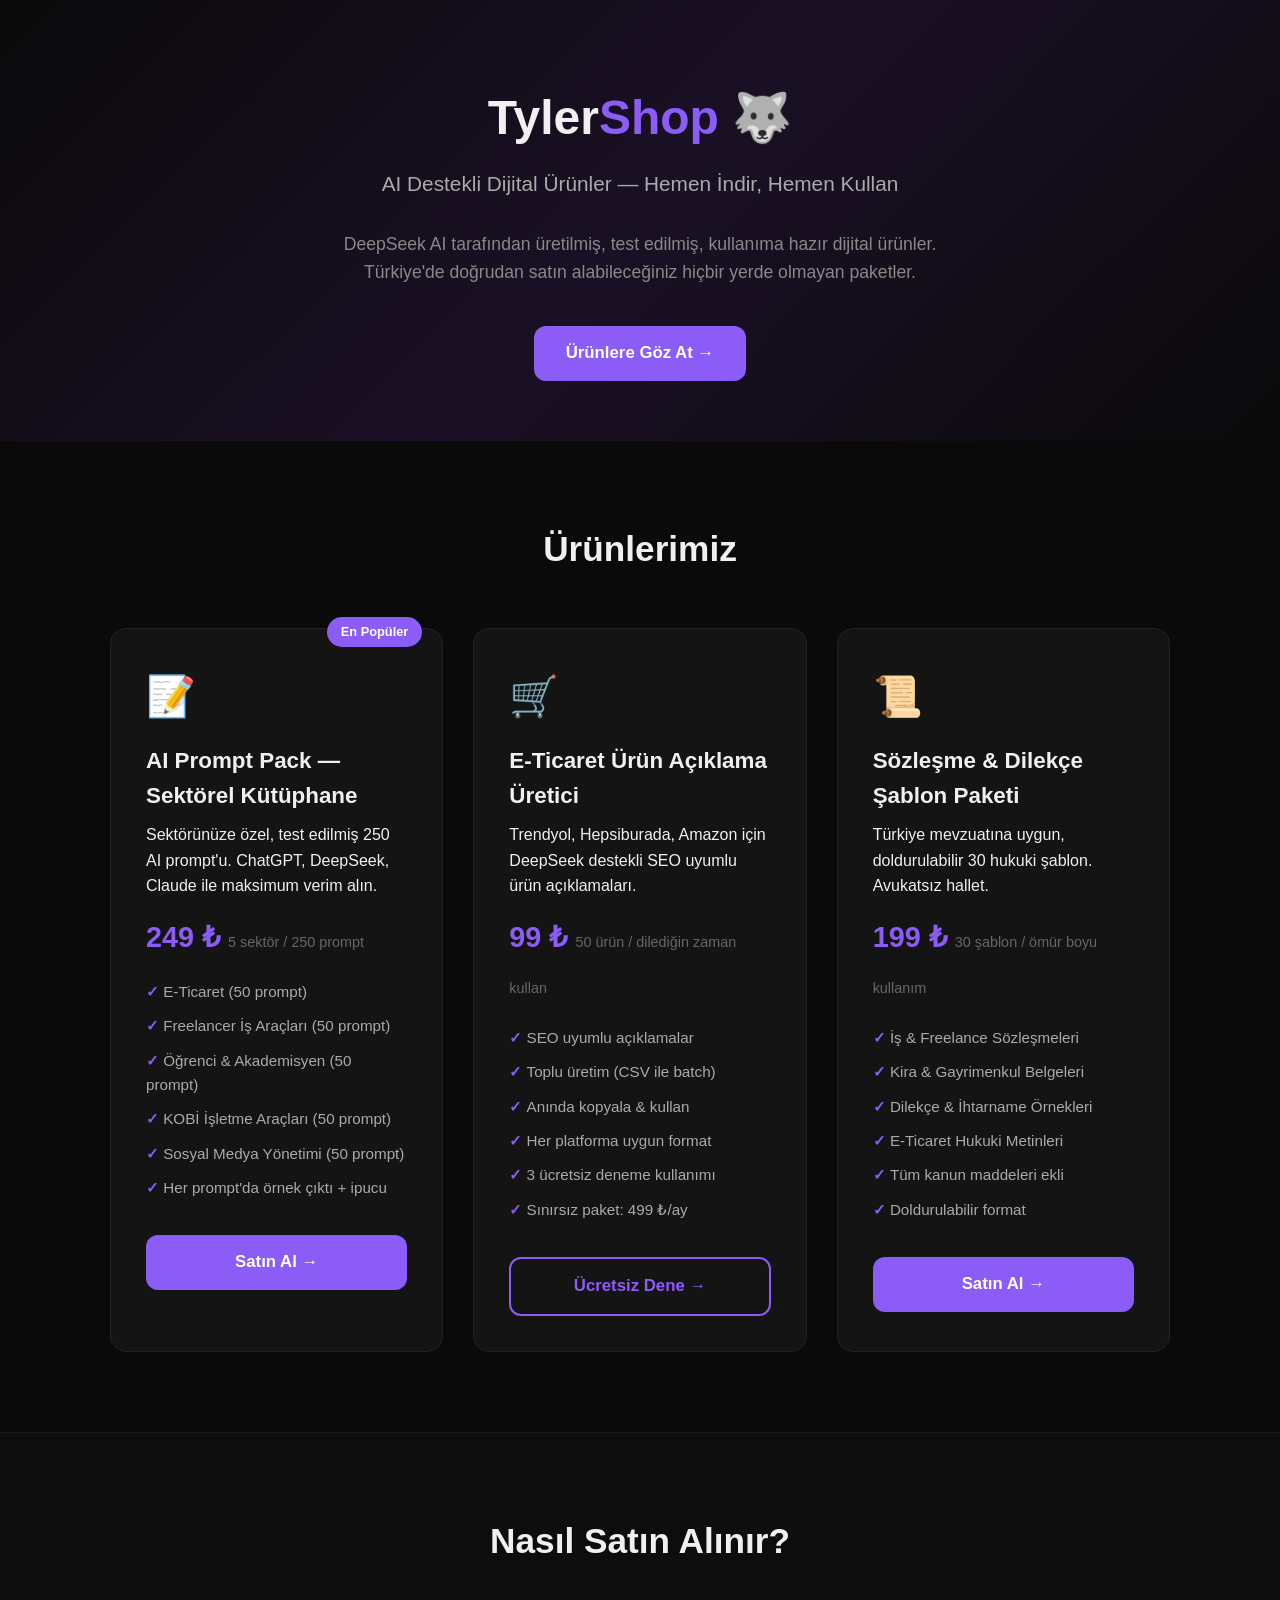
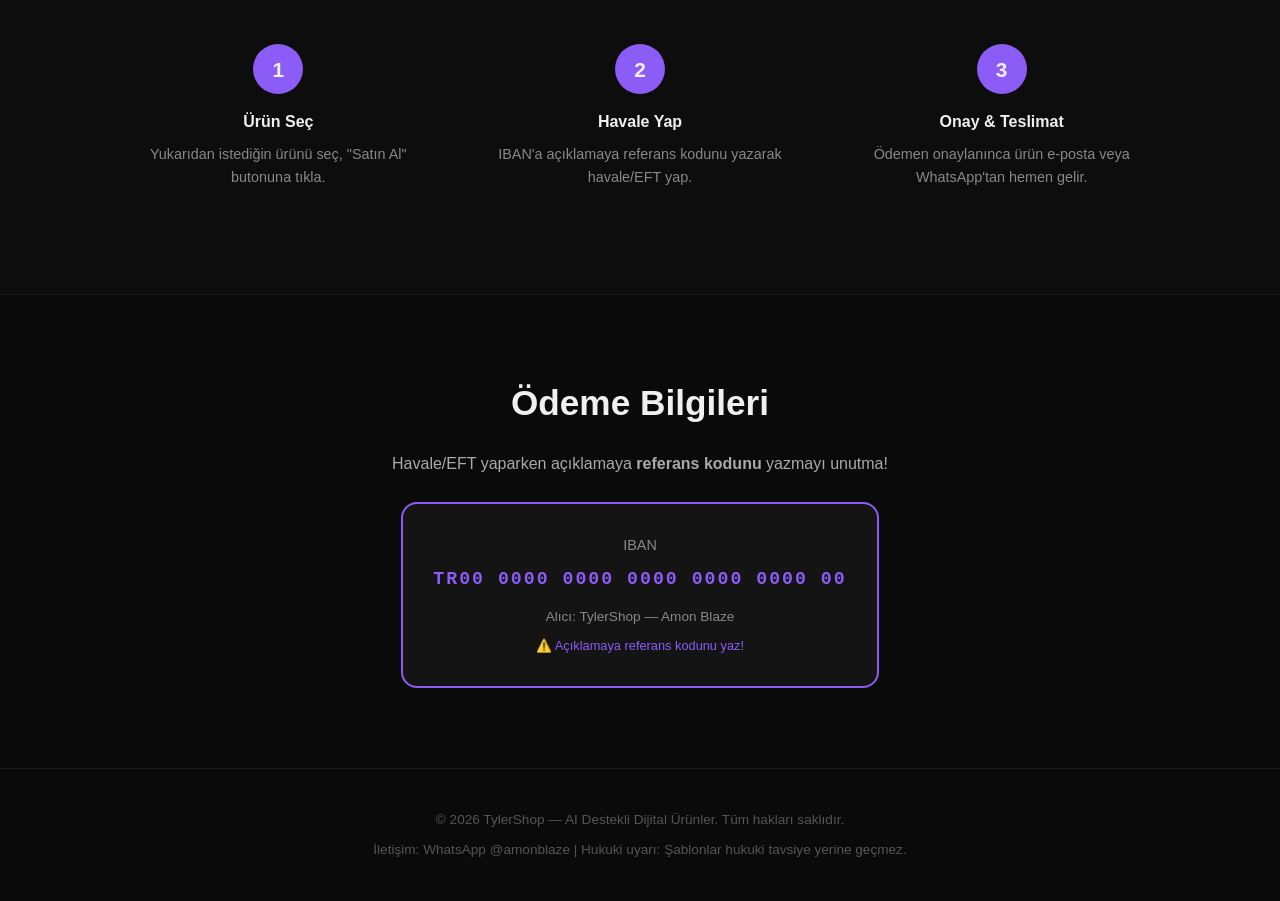
==== index.html @ 4635bbf1 "🚀 TylerShop v1.0 — AI Destekli Dijital Ürünler" ====
<!DOCTYPE html>
<html lang="tr">
<head>
  <meta charset="UTF-8" />
  <meta name="viewport" content="width=device-width, initial-scale=1.0" />
  <title>TylerShop — AI Destekli Dijital Ürünler</title>
  <style>
    * { margin:0; padding:0; box-sizing:border-box; }
    body { font-family: -apple-system, BlinkMacSystemFont, 'Segoe UI', sans-serif; background: #0a0a0a; color: #f0f0f0; line-height: 1.6; }
    .container { max-width: 1100px; margin: 0 auto; padding: 0 20px; }
    a { color: inherit; text-decoration: none; }

    /* Hero */
    .hero { text-align: center; padding: 80px 20px 60px; background: linear-gradient(135deg, #0a0a0a 0%, #1a1025 50%, #0a0a0a 100%); }
    .hero h1 { font-size: 3em; font-weight: 900; margin-bottom: 10px; }
    .hero .accent { color: #8b5cf6; }
    .hero .subtitle { font-size: 1.3em; color: #aaa; margin-bottom: 30px; }
    .hero .desc { max-width: 600px; margin: 0 auto 40px; color: #888; font-size: 1.1em; }
    .btn { display: inline-block; padding: 14px 32px; border-radius: 12px; font-size: 1.05em; font-weight: 600; cursor: pointer; transition: all .2s; border: none; }
    .btn-primary { background: #8b5cf6; color: #fff; }
    .btn-primary:hover { background: #7c3aed; transform: translateY(-2px); box-shadow: 0 8px 25px rgba(139,92,246,.3); }
    .btn-outline { border: 2px solid #8b5cf6; color: #8b5cf6; background: transparent; }
    .btn-outline:hover { background: rgba(139,92,246,.1); }

    /* Products */
    .products { padding: 80px 0; }
    .products h2 { text-align: center; font-size: 2.2em; margin-bottom: 50px; }
    .product-grid { display: grid; grid-template-columns: repeat(auto-fit, minmax(320px, 1fr)); gap: 30px; }
    .product-card { background: #141414; border: 1px solid #222; border-radius: 16px; padding: 35px; transition: all .3s; position: relative; }
    .product-card:hover { border-color: #8b5cf6; transform: translateY(-4px); box-shadow: 0 12px 40px rgba(139,92,246,.15); }
    .product-badge { position: absolute; top: -12px; right: 20px; background: #8b5cf6; color: #fff; padding: 5px 14px; border-radius: 20px; font-size: .8em; font-weight: 700; }
    .product-card .icon { font-size: 2.5em; margin-bottom: 15px; }
    .product-card h3 { font-size: 1.4em; margin-bottom: 8px; }
    .product-card .price { font-size: 1.8em; font-weight: 900; color: #8b5cf6; margin: 15px 0; }
    .product-card .price small { font-size: .5em; color: #666; font-weight: 400; }
    .product-card .features { list-style: none; margin: 15px 0; }
    .product-card .features li { padding: 5px 0; color: #aaa; font-size: .95em; }
    .product-card .features li::before { content: "✓ "; color: #8b5cf6; font-weight: bold; }

    /* How it works */
    .how { background: #0d0d0d; padding: 80px 0; border-top: 1px solid #1a1a1a; border-bottom: 1px solid #1a1a1a; }
    .how h2 { text-align: center; font-size: 2.2em; margin-bottom: 50px; }
    .steps { display: grid; grid-template-columns: repeat(auto-fit, minmax(200px, 1fr)); gap: 25px; }
    .step { text-align: center; padding: 25px; }
    .step .num { width: 50px; height: 50px; background: #8b5cf6; border-radius: 50%; display: flex; align-items: center; justify-content: center; margin: 0 auto 15px; font-weight: 900; font-size: 1.3em; }
    .step h4 { margin-bottom: 8px; }
    .step p { color: #888; font-size: .9em; }

    /* IBAN */
    .iban { padding: 80px 0; text-align: center; }
    .iban h2 { font-size: 2.2em; margin-bottom: 20px; }
    .iban-box { background: #141414; border: 2px solid #8b5cf6; border-radius: 16px; padding: 30px; display: inline-block; max-width: 500px; }
    .iban-box code { font-size: 1.4em; font-weight: 900; color: #8b5cf6; letter-spacing: 2px; }

    /* Footer */
    footer { text-align: center; padding: 40px 20px; color: #555; font-size: .85em; border-top: 1px solid #1a1a1a; }

    /* Modal */
    .modal-overlay { position:fixed; top:0; left:0; width:100%; height:100%; background:rgba(0,0,0,.85); z-index:1000; display:flex; align-items:center; justify-content:center; padding:20px; }
    .modal { background:#141414; border:1px solid #333; border-radius:16px; padding:35px; max-width:480px; width:100%; position:relative; max-height:90vh; overflow-y:auto; }
    .modal-close { position:absolute; top:12px; right:16px; background:none; border:none; color:#888; font-size:1.4em; cursor:pointer; }
    .modal-close:hover { color:#fff; }
    .modal h2 { font-size:1.3em; margin-bottom:5px; }
    .modal-price { font-size:1.6em; font-weight:900; color:#8b5cf6; }

    @media (max-width: 600px) {
      .hero h1 { font-size: 2em; }
      .product-grid { grid-template-columns: 1fr; }
    }
  </style>
</head>
<body>

  <header class="hero">
    <div class="container">
      <h1>Tyler<span class="accent">Shop</span> 🐺</h1>
      <p class="subtitle">AI Destekli Dijital Ürünler — Hemen İndir, Hemen Kullan</p>
      <p class="desc">DeepSeek AI tarafından üretilmiş, test edilmiş, kullanıma hazır dijital ürünler. Türkiye'de doğrudan satın alabileceğiniz hiçbir yerde olmayan paketler.</p>
      <a href="#urunler" class="btn btn-primary">Ürünlere Göz At →</a>
    </div>
  </header>

  <section class="products" id="urunler">
    <div class="container">
      <h2>Ürünlerimiz</h2>
      <div class="product-grid">

        <!-- 1. Prompt Pack -->
        <div class="product-card">
          <div class="product-badge">En Popüler</div>
          <div class="icon">📝</div>
          <h3>AI Prompt Pack — Sektörel Kütüphane</h3>
          <p>Sektörünüze özel, test edilmiş 250 AI prompt'u. ChatGPT, DeepSeek, Claude ile maksimum verim alın.</p>
          <div class="price">249 ₺ <small>5 sektör / 250 prompt</small></div>
          <ul class="features">
            <li>E-Ticaret (50 prompt)</li>
            <li>Freelancer İş Araçları (50 prompt)</li>
            <li>Öğrenci & Akademisyen (50 prompt)</li>
            <li>KOBİ İşletme Araçları (50 prompt)</li>
            <li>Sosyal Medya Yönetimi (50 prompt)</li>
            <li>Her prompt'da örnek çıktı + ipucu</li>
          </ul>
          <a href="#" class="btn btn-primary" data-buy="prompt-pack" style="width:100%;text-align:center;margin-top:15px;">Satın Al →</a>
        </div>

        <!-- 2. E-Ticaret -->
        <div class="product-card">
          <div class="icon">🛒</div>
          <h3>E-Ticaret Ürün Açıklama Üretici</h3>
          <p>Trendyol, Hepsiburada, Amazon için DeepSeek destekli SEO uyumlu ürün açıklamaları.</p>
          <div class="price">99 ₺ <small>50 ürün / dilediğin zaman kullan</small></div>
          <ul class="features">
            <li>SEO uyumlu açıklamalar</li>
            <li>Toplu üretim (CSV ile batch)</li>
            <li>Anında kopyala & kullan</li>
            <li>Her platforma uygun format</li>
            <li>3 ücretsiz deneme kullanımı</li>
            <li>Sınırsız paket: 499 ₺/ay</li>
          </ul>
          <a href="eticaret/index.html" class="btn btn-outline" style="width:100%;text-align:center;margin-top:15px;">Ücretsiz Dene →</a>
        </div>

        <!-- 3. Sözleşmeler -->
        <div class="product-card">
          <div class="icon">📜</div>
          <h3>Sözleşme & Dilekçe Şablon Paketi</h3>
          <p>Türkiye mevzuatına uygun, doldurulabilir 30 hukuki şablon. Avukatsız hallet.</p>
          <div class="price">199 ₺ <small>30 şablon / ömür boyu kullanım</small></div>
          <ul class="features">
            <li>İş & Freelance Sözleşmeleri</li>
            <li>Kira & Gayrimenkul Belgeleri</li>
            <li>Dilekçe & İhtarname Örnekleri</li>
            <li>E-Ticaret Hukuki Metinleri</li>
            <li>Tüm kanun maddeleri ekli</li>
            <li>Doldurulabilir format</li>
          </ul>
          <a href="#" class="btn btn-primary" data-buy="sozlesme-pack" style="width:100%;text-align:center;margin-top:15px;">Satın Al →</a>
        </div>

      </div>
    </div>
  </section>

  <section class="how">
    <div class="container">
      <h2>Nasıl Satın Alınır?</h2>
      <div class="steps">
        <div class="step">
          <div class="num">1</div>
          <h4>Ürün Seç</h4>
          <p>Yukarıdan istediğin ürünü seç, "Satın Al" butonuna tıkla.</p>
        </div>
        <div class="step">
          <div class="num">2</div>
          <h4>Havale Yap</h4>
          <p>IBAN'a açıklamaya referans kodunu yazarak havale/EFT yap.</p>
        </div>
        <div class="step">
          <div class="num">3</div>
          <h4>Onay & Teslimat</h4>
          <p>Ödemen onaylanınca ürün e-posta veya WhatsApp'tan hemen gelir.</p>
        </div>
      </div>
    </div>
  </section>

  <section class="iban">
    <div class="container">
      <h2>Ödeme Bilgileri</h2>
      <p style="color:#aaa;margin-bottom:25px;">Havale/EFT yaparken açıklamaya <strong>referans kodunu</strong> yazmayı unutma!</p>
      <div class="iban-box">
        <p style="color:#888;font-size:.9em;margin-bottom:8px;">IBAN</p>
        <code>TR00 0000 0000 0000 0000 0000 00</code>
        <p style="color:#888;font-size:.85em;margin-top:12px;">Alıcı: TylerShop — Amon Blaze</p>
        <p style="color:#8b5cf6;font-size:.8em;margin-top:8px;">⚠️ Açıklamaya referans kodunu yaz!</p>
      </div>
    </div>
  </section>

  <!-- Checkout Modal -->
  <div class="modal-overlay" id="checkoutModal" style="display:none;">
    <div class="modal">
      <button class="modal-close" onclick="closeModal()">✕</button>
      <h2 id="modalProduct"></h2>
      <p class="modal-price" id="modalPrice"></p>
      <hr style="border-color:#222;margin:20px 0;">
      <p style="color:#aaa;font-size:.9em;margin-bottom:15px;">📧 Ürünü nereye gönderelim?</p>
      <input type="email" id="customerEmail" placeholder="E-posta adresiniz" style="width:100%;padding:12px;border-radius:8px;border:1px solid #333;background:#0a0a0a;color:#fff;font-size:1em;margin-bottom:10px;">
      <input type="text" id="customerName" placeholder="Adınız (opsiyonel)" style="width:100%;padding:12px;border-radius:8px;border:1px solid #333;background:#0a0a0a;color:#fff;font-size:1em;margin-bottom:20px;">
      <button class="btn btn-primary" onclick="generateOrder()" style="width:100%;">Ödeme Bilgilerini Al →</button>
      <div id="paymentInfo" style="display:none;margin-top:20px;">
        <hr style="border-color:#222;margin:20px 0;">
        <p style="font-weight:700;">💰 Havale/EFT Bilgileri</p>
        <div style="background:#0a0a0a;border:2px solid #8b5cf6;border-radius:12px;padding:20px;margin:15px 0;">
          <p style="color:#888;font-size:.8em;margin-bottom:5px;">IBAN</p>
          <code id="ibanDisplay" style="font-size:1.2em;font-weight:900;color:#8b5cf6;word-break:break-all;"></code>
          <p style="color:#888;font-size:.8em;margin-top:12px;">Alıcı: Amon Blaze</p>
        </div>
        <div style="background:#141414;border-radius:12px;padding:20px;margin:15px 0;">
          <p style="color:#888;font-size:.8em;margin-bottom:5px;">⚠️ Referans Kodu (açıklamaya yazın)</p>
          <code id="refDisplay" style="font-size:1.4em;font-weight:900;color:#f59e0b;background:#0a0a0a;padding:8px 16px;border-radius:8px;display:block;text-align:center;"></code>
        </div>
        <p style="color:#aaa;font-size:.85em;margin:15px 0;">✅ Ödemeniz onaylandıktan sonra ürün <strong id="deliveryEmail"></strong> adresine gönderilecektir. (Genellikle 1-2 saat içinde)</p>
        <p style="color:#666;font-size:.75em;">Sorunuz varsa WhatsApp: @amonblaze</p>
      </div>
    </div>
  </div>

  <script>
    const PRODUCTS = {
      'prompt-pack': { id:'prompt-pack', name:'AI Prompt Pack — Sektörel Kütüphane', price:249 },
      'eticaret-50': { id:'eticaret-50', name:'E-Ticaret Açıklama Üretici — 50 Ürün', price:99 },
      'eticaret-200': { id:'eticaret-200', name:'E-Ticaret Açıklama Üretici — 200 Ürün', price:249 },
      'eticaret-sinirsiz': { id:'eticaret-sinirsiz', name:'E-Ticaret Açıklama Üretici — Sınırsız Aylık', price:499 },
      'sozlesme-pack': { id:'sozlesme-pack', name:'Sözleşme & Dilekçe Şablon Paketi', price:199 }
    };
    const IBAN = 'TR00 0000 0000 0000 0000 0000 00'; // TODO: gerçek IBAN
    let currentProduct = null;

    function openModal(productId) {
      currentProduct = PRODUCTS[productId];
      document.getElementById('modalProduct').textContent = currentProduct.name;
      document.getElementById('modalPrice').textContent = currentProduct.price + ' ₺';
      document.getElementById('paymentInfo').style.display = 'none';
      document.getElementById('checkoutModal').style.display = 'flex';
      document.getElementById('customerEmail').value = '';
      document.getElementById('customerName').value = '';
    }

    function closeModal() {
      document.getElementById('checkoutModal').style.display = 'none';
    }

    function generateOrder() {
      const email = document.getElementById('customerEmail').value.trim();
      if (!email) { alert('Lütfen e-posta adresinizi girin.'); return; }
      const ref = 'TS' + Date.now().toString(36).toUpperCase() + Math.random().toString(36).substring(2,6).toUpperCase();
      document.getElementById('refDisplay').textContent = ref;
      document.getElementById('ibanDisplay').textContent = IBAN;
      document.getElementById('deliveryEmail').textContent = email;
      document.getElementById('paymentInfo').style.display = 'block';
    }

    document.querySelectorAll('[data-buy]').forEach(btn => {
      btn.addEventListener('click', e => { e.preventDefault(); openModal(btn.dataset.buy); });
    });
  </script>

  <footer>
    <p>© 2026 TylerShop — AI Destekli Dijital Ürünler. Tüm hakları saklıdır.</p>
    <p style="margin-top:8px;">İletişim: WhatsApp @amonblaze | Hukuki uyarı: Şablonlar hukuki tavsiye yerine geçmez.</p>
  </footer>

</body>
</html>
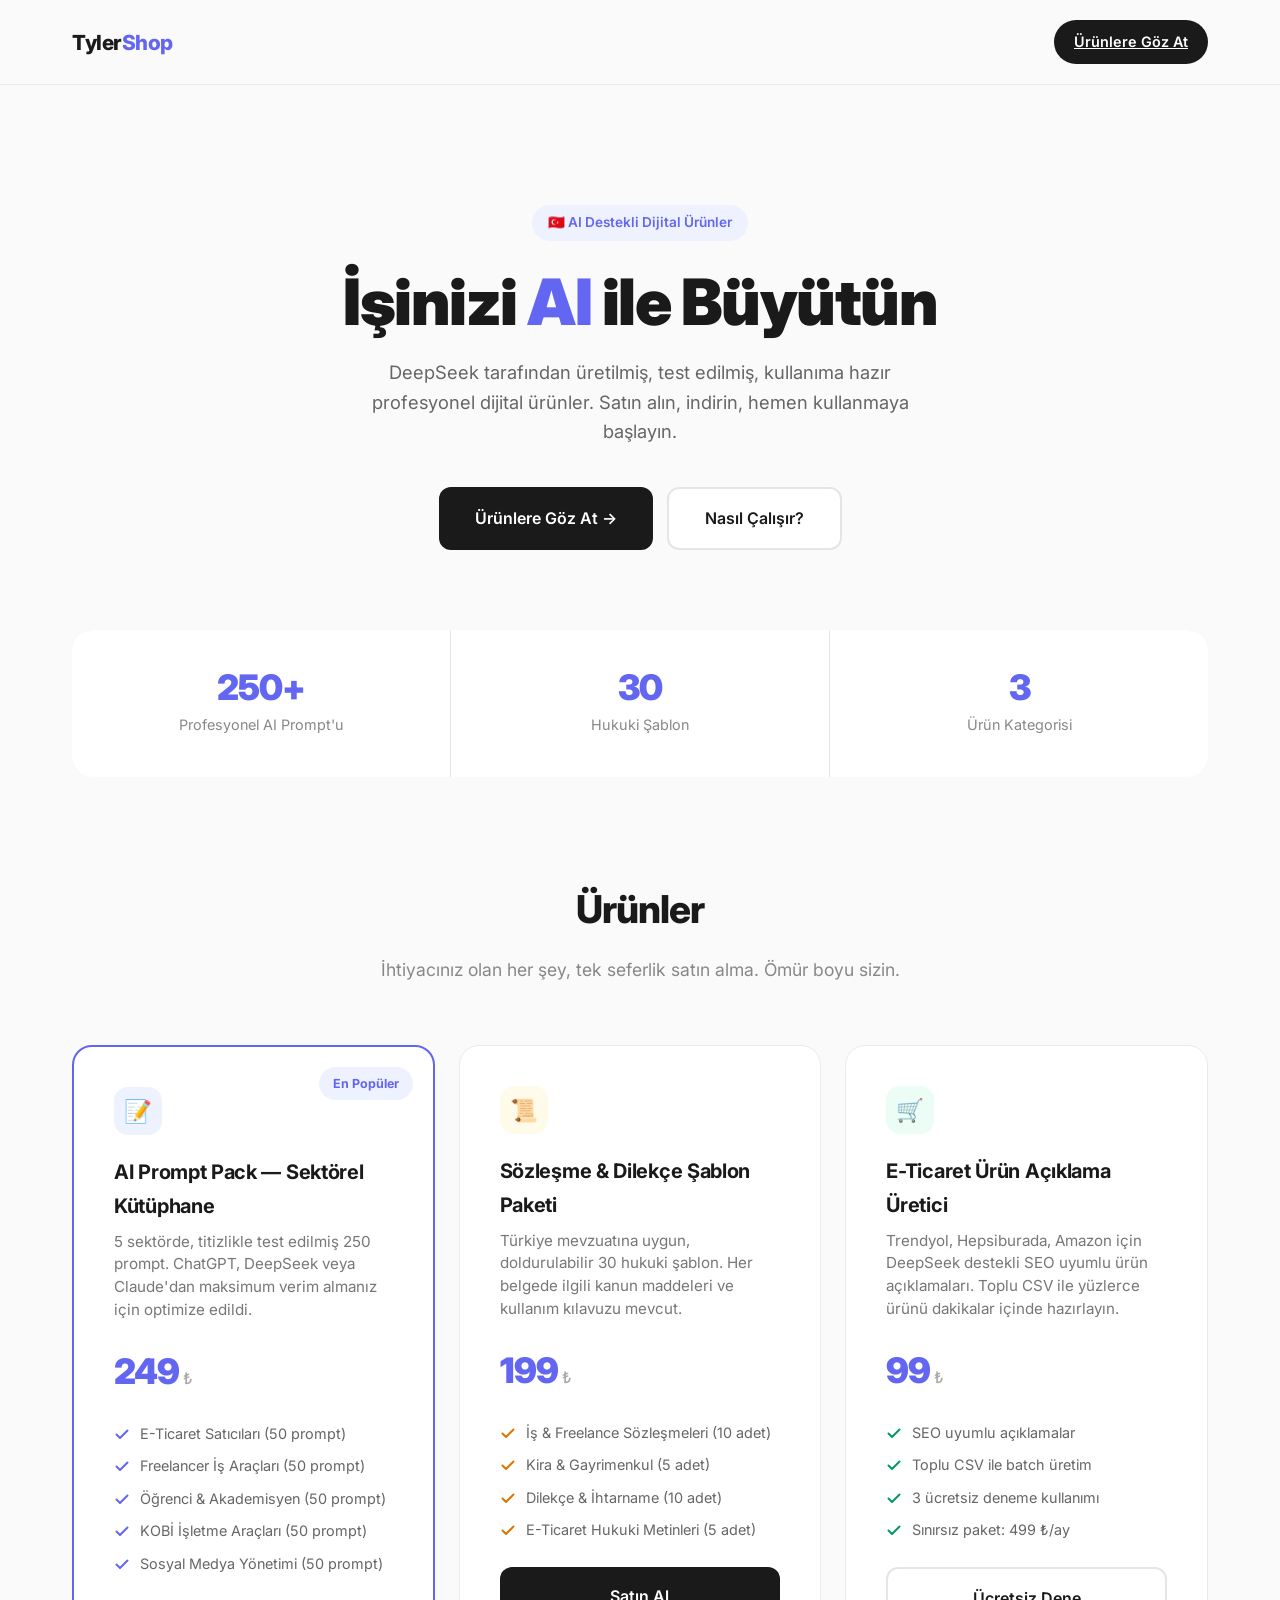
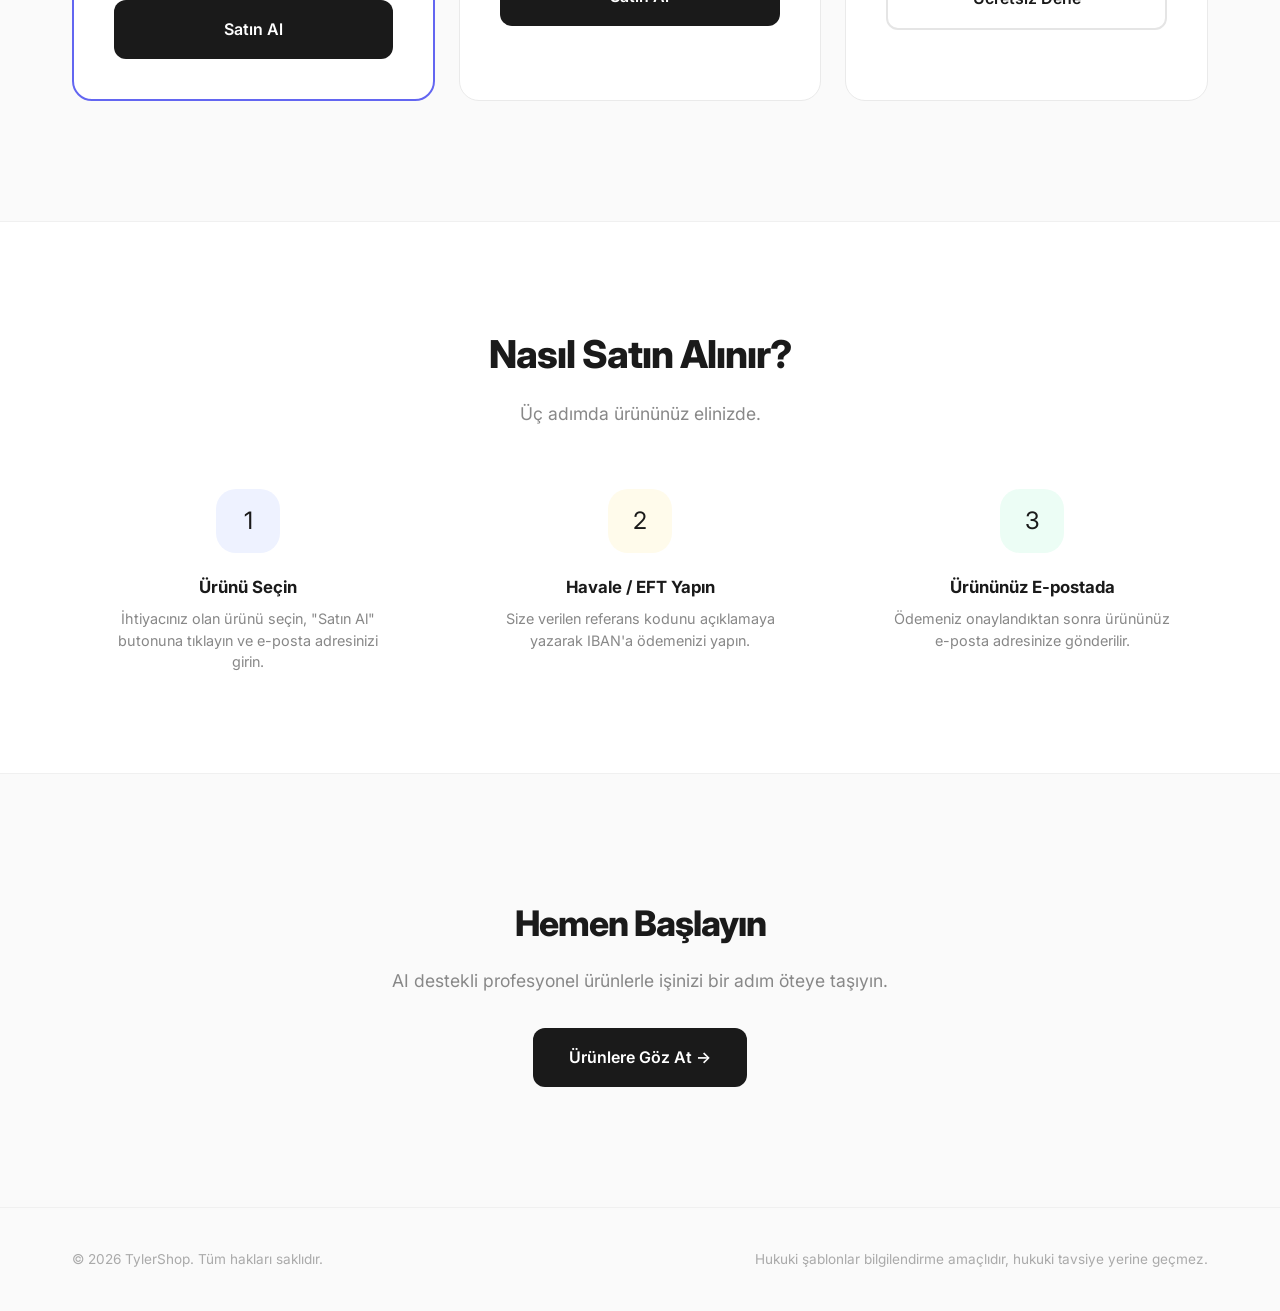
==== commit 714b4aff: "🎨 Profesyonel redesign - light tema, temiz tipografi, WhatsApp kaldırıldı" ====
--- a/index.html
+++ b/index.html
@@ -3,205 +3,290 @@
 <head>
   <meta charset="UTF-8" />
   <meta name="viewport" content="width=device-width, initial-scale=1.0" />
-  <title>TylerShop — AI Destekli Dijital Ürünler</title>
+  <title>TylerShop — Profesyonel AI Ürünleri</title>
+  <link rel="preconnect" href="https://fonts.googleapis.com">
+  <link href="https://fonts.googleapis.com/css2?family=Inter:wght@400;500;600;700;800;900&display=swap" rel="stylesheet">
   <style>
-    * { margin:0; padding:0; box-sizing:border-box; }
-    body { font-family: -apple-system, BlinkMacSystemFont, 'Segoe UI', sans-serif; background: #0a0a0a; color: #f0f0f0; line-height: 1.6; }
-    .container { max-width: 1100px; margin: 0 auto; padding: 0 20px; }
-    a { color: inherit; text-decoration: none; }
+    *, *::before, *::after { margin:0; padding:0; box-sizing:border-box; }
+    html { scroll-behavior:smooth; }
+    body {
+      font-family: 'Inter', -apple-system, BlinkMacSystemFont, sans-serif;
+      background: #fafafa; color: #1a1a1a; line-height: 1.7;
+      -webkit-font-smoothing: antialiased;
+    }
+    .container { max-width: 1200px; margin:0 auto; padding:0 32px; }
+    img, svg { max-width:100%; }
+
+    /* Nav */
+    .nav { padding:20px 0; position:sticky; top:0; z-index:100; background:rgba(250,250,250,.85); backdrop-filter:blur(20px); border-bottom:1px solid rgba(0,0,0,.06); }
+    .nav .container { display:flex; align-items:center; justify-content:space-between; }
+    .nav-logo { font-weight:800; font-size:1.3em; letter-spacing:-0.5px; }
+    .nav-logo span { color:#6366f1; }
+    .nav-cta { padding:10px 20px; border-radius:100px; background:#1a1a1a; color:#fff; font-weight:600; font-size:.9em; border:none; cursor:pointer; transition:.2s; }
+    .nav-cta:hover { background:#333; transform:translateY(-1px); }
 
     /* Hero */
-    .hero { text-align: center; padding: 80px 20px 60px; background: linear-gradient(135deg, #0a0a0a 0%, #1a1025 50%, #0a0a0a 100%); }
-    .hero h1 { font-size: 3em; font-weight: 900; margin-bottom: 10px; }
-    .hero .accent { color: #8b5cf6; }
-    .hero .subtitle { font-size: 1.3em; color: #aaa; margin-bottom: 30px; }
-    .hero .desc { max-width: 600px; margin: 0 auto 40px; color: #888; font-size: 1.1em; }
-    .btn { display: inline-block; padding: 14px 32px; border-radius: 12px; font-size: 1.05em; font-weight: 600; cursor: pointer; transition: all .2s; border: none; }
-    .btn-primary { background: #8b5cf6; color: #fff; }
-    .btn-primary:hover { background: #7c3aed; transform: translateY(-2px); box-shadow: 0 8px 25px rgba(139,92,246,.3); }
-    .btn-outline { border: 2px solid #8b5cf6; color: #8b5cf6; background: transparent; }
-    .btn-outline:hover { background: rgba(139,92,246,.1); }
+    .hero { padding:120px 0 80px; text-align:center; }
+    .hero-badge { display:inline-block; padding:6px 16px; border-radius:100px; background:#eef2ff; color:#6366f1; font-weight:600; font-size:.85em; margin-bottom:24px; }
+    .hero h1 { font-size:clamp(2.5em, 6vw, 4em); font-weight:900; letter-spacing:-1.5px; line-height:1.15; margin-bottom:20px; }
+    .hero h1 span { color:#6366f1; }
+    .hero p { font-size:1.15em; color:#666; max-width:600px; margin:0 auto 40px; line-height:1.6; }
+    .btn { display:inline-flex; align-items:center; gap:8px; padding:16px 36px; border-radius:12px; font-size:1em; font-weight:600; cursor:pointer; transition:all .2s; border:none; text-decoration:none; }
+    .btn-primary { background:#1a1a1a; color:#fff; }
+    .btn-primary:hover { background:#333; transform:translateY(-2px); box-shadow:0 12px 30px rgba(0,0,0,.12); }
+    .btn-secondary { background:#fff; color:#1a1a1a; border:2px solid #e5e5e5; }
+    .btn-secondary:hover { border-color:#d0d0d0; }
+    .hero-btns { display:flex; gap:14px; justify-content:center; flex-wrap:wrap; }
+
+    /* Stats */
+    .stats { padding:0 0 100px; }
+    .stats-grid { display:grid; grid-template-columns:repeat(3, 1fr); gap:1px; background:#e5e5e5; border-radius:20px; overflow:hidden; }
+    .stat { background:#fff; padding:40px 32px; text-align:center; }
+    .stat .num { font-size:2.2em; font-weight:900; color:#6366f1; letter-spacing:-1px; line-height:1; }
+    .stat .label { color:#888; font-size:.9em; margin-top:8px; }
 
     /* Products */
-    .products { padding: 80px 0; }
-    .products h2 { text-align: center; font-size: 2.2em; margin-bottom: 50px; }
-    .product-grid { display: grid; grid-template-columns: repeat(auto-fit, minmax(320px, 1fr)); gap: 30px; }
-    .product-card { background: #141414; border: 1px solid #222; border-radius: 16px; padding: 35px; transition: all .3s; position: relative; }
-    .product-card:hover { border-color: #8b5cf6; transform: translateY(-4px); box-shadow: 0 12px 40px rgba(139,92,246,.15); }
-    .product-badge { position: absolute; top: -12px; right: 20px; background: #8b5cf6; color: #fff; padding: 5px 14px; border-radius: 20px; font-size: .8em; font-weight: 700; }
-    .product-card .icon { font-size: 2.5em; margin-bottom: 15px; }
-    .product-card h3 { font-size: 1.4em; margin-bottom: 8px; }
-    .product-card .price { font-size: 1.8em; font-weight: 900; color: #8b5cf6; margin: 15px 0; }
-    .product-card .price small { font-size: .5em; color: #666; font-weight: 400; }
-    .product-card .features { list-style: none; margin: 15px 0; }
-    .product-card .features li { padding: 5px 0; color: #aaa; font-size: .95em; }
-    .product-card .features li::before { content: "✓ "; color: #8b5cf6; font-weight: bold; }
-
-    /* How it works */
-    .how { background: #0d0d0d; padding: 80px 0; border-top: 1px solid #1a1a1a; border-bottom: 1px solid #1a1a1a; }
-    .how h2 { text-align: center; font-size: 2.2em; margin-bottom: 50px; }
-    .steps { display: grid; grid-template-columns: repeat(auto-fit, minmax(200px, 1fr)); gap: 25px; }
-    .step { text-align: center; padding: 25px; }
-    .step .num { width: 50px; height: 50px; background: #8b5cf6; border-radius: 50%; display: flex; align-items: center; justify-content: center; margin: 0 auto 15px; font-weight: 900; font-size: 1.3em; }
-    .step h4 { margin-bottom: 8px; }
-    .step p { color: #888; font-size: .9em; }
-
-    /* IBAN */
-    .iban { padding: 80px 0; text-align: center; }
-    .iban h2 { font-size: 2.2em; margin-bottom: 20px; }
-    .iban-box { background: #141414; border: 2px solid #8b5cf6; border-radius: 16px; padding: 30px; display: inline-block; max-width: 500px; }
-    .iban-box code { font-size: 1.4em; font-weight: 900; color: #8b5cf6; letter-spacing: 2px; }
+    .products { padding:0 0 120px; }
+    .section-head { text-align:center; margin-bottom:60px; }
+    .section-head h2 { font-size:2.4em; font-weight:800; letter-spacing:-1px; margin-bottom:12px; }
+    .section-head p { color:#888; font-size:1.1em; }
+    .product-grid { display:grid; grid-template-columns:repeat(auto-fit, minmax(350px, 1fr)); gap:24px; }
+    .product-card {
+      background:#fff; border:1px solid #eaeaea; border-radius:20px; padding:40px;
+      transition:all .3s; position:relative; overflow:hidden;
+    }
+    .product-card:hover { transform:translateY(-4px); box-shadow:0 20px 50px rgba(0,0,0,.08); border-color:#d0d0d0; }
+    .product-card.featured { border-color:#6366f1; border-width:2px; }
+    .product-badge { position:absolute; top:20px; right:20px; padding:6px 14px; border-radius:100px; background:#eef2ff; color:#6366f1; font-weight:700; font-size:.78em; }
+    .product-icon { width:48px; height:48px; border-radius:14px; display:flex; align-items:center; justify-content:center; font-size:1.4em; margin-bottom:20px; }
+    .product-icon.purple { background:#eef2ff; }
+    .product-icon.amber { background:#fffbeb; }
+    .product-icon.emerald { background:#ecfdf5; }
+    .product-card h3 { font-size:1.25em; font-weight:700; margin-bottom:8px; letter-spacing:-0.3px; }
+    .product-card > p { color:#777; font-size:.95em; margin-bottom:20px; line-height:1.5; }
+    .price { font-size:2.2em; font-weight:900; color:#6366f1; margin:20px 0; letter-spacing:-1px; }
+    .price .currency { font-size:.45em; font-weight:500; color:#aaa; margin-left:4px; }
+    .features { list-style:none; margin:0 0 24px; display:grid; gap:8px; }
+    .features li { font-size:.9em; color:#666; display:flex; align-items:center; gap:10px; }
+    .features li svg { flex-shrink:0; }
+    .product-card .btn { width:100%; justify-content:center; }
+
+    /* How */
+    .how { background:#fff; padding:100px 0; border-top:1px solid #f0f0f0; border-bottom:1px solid #f0f0f0; }
+    .steps { display:grid; grid-template-columns:repeat(auto-fit, minmax(250px, 1fr)); gap:40px; }
+    .step { text-align:center; }
+    .step-icon { width:64px; height:64px; border-radius:20px; display:flex; align-items:center; justify-content:center; margin:0 auto 20px; font-size:1.5em; }
+    .step-icon.a { background:#eef2ff; }
+    .step-icon.b { background:#fffbeb; }
+    .step-icon.c { background:#ecfdf5; }
+    .step h4 { font-weight:700; font-size:1.05em; margin-bottom:6px; }
+    .step p { color:#888; font-size:.9em; line-height:1.5; max-width:280px; margin:0 auto; }
+
+    /* CTA */
+    .cta { padding:120px 0; text-align:center; }
+    .cta h2 { font-size:2.2em; font-weight:800; letter-spacing:-1px; margin-bottom:12px; }
+    .cta p { color:#888; font-size:1.1em; margin-bottom:32px; }
 
     /* Footer */
-    footer { text-align: center; padding: 40px 20px; color: #555; font-size: .85em; border-top: 1px solid #1a1a1a; }
+    footer { padding:40px 0; border-top:1px solid #f0f0f0; }
+    footer .container { display:flex; justify-content:space-between; align-items:center; flex-wrap:wrap; gap:16px; }
+    footer { color:#aaa; font-size:.85em; }
+    footer a { color:#6366f1; text-decoration:none; }
 
     /* Modal */
-    .modal-overlay { position:fixed; top:0; left:0; width:100%; height:100%; background:rgba(0,0,0,.85); z-index:1000; display:flex; align-items:center; justify-content:center; padding:20px; }
-    .modal { background:#141414; border:1px solid #333; border-radius:16px; padding:35px; max-width:480px; width:100%; position:relative; max-height:90vh; overflow-y:auto; }
-    .modal-close { position:absolute; top:12px; right:16px; background:none; border:none; color:#888; font-size:1.4em; cursor:pointer; }
-    .modal-close:hover { color:#fff; }
-    .modal h2 { font-size:1.3em; margin-bottom:5px; }
-    .modal-price { font-size:1.6em; font-weight:900; color:#8b5cf6; }
-
-    @media (max-width: 600px) {
-      .hero h1 { font-size: 2em; }
-      .product-grid { grid-template-columns: 1fr; }
+    .modal-overlay { position:fixed; inset:0; background:rgba(0,0,0,.5); z-index:1000; display:flex; align-items:center; justify-content:center; padding:20px; backdrop-filter:blur(4px); }
+    .modal { background:#fff; border-radius:24px; padding:40px; max-width:480px; width:100%; position:relative; box-shadow:0 30px 60px rgba(0,0,0,.15); }
+    .modal-close { position:absolute; top:16px; right:20px; background:none; border:none; color:#999; font-size:1.3em; cursor:pointer; width:36px; height:36px; border-radius:50%; display:flex; align-items:center; justify-content:center; }
+    .modal-close:hover { background:#f5f5f5; color:#333; }
+    .modal h2 { font-size:1.3em; font-weight:700; margin-bottom:4px; letter-spacing:-0.3px; }
+    .modal-price { font-size:2em; font-weight:900; color:#6366f1; letter-spacing:-1px; margin-bottom:4px; }
+    .modal input { width:100%; padding:14px 16px; border-radius:12px; border:2px solid #eaeaea; font-size:1em; font-family:inherit; margin-bottom:12px; transition:.2s; }
+    .modal input:focus { outline:none; border-color:#6366f1; }
+    .modal .btn { width:100%; justify-content:center; }
+    .iban-display { background:#fafafa; border:2px solid #eaeaea; border-radius:16px; padding:24px; margin:16px 0; }
+    .iban-display .label { font-size:.78em; color:#999; text-transform:uppercase; letter-spacing:.5px; font-weight:600; margin-bottom:4px; }
+    .iban-display code { font-size:1.3em; font-weight:800; color:#6366f1; letter-spacing:1px; word-break:break-all; }
+    .ref-code { background:#fffbeb; border:2px solid #fcd34d; border-radius:16px; padding:20px; text-align:center; margin:16px 0; }
+    .ref-code .label { font-size:.78em; color:#b45309; text-transform:uppercase; letter-spacing:.5px; font-weight:700; margin-bottom:6px; }
+    .ref-code code { font-size:1.4em; font-weight:900; color:#d97706; display:block; }
+
+    @media (max-width:768px) {
+      .hero { padding:80px 0 60px; }
+      .product-grid { grid-template-columns:1fr; }
+      .stats-grid { grid-template-columns:1fr; }
+      footer .container { flex-direction:column; text-align:center; }
+      .modal { padding:28px; }
+      .container { padding:0 20px; }
     }
   </style>
 </head>
 <body>
 
+  <nav class="nav">
+    <div class="container">
+      <div class="nav-logo">Tyler<span>Shop</span></div>
+      <a href="#urunler" class="nav-cta">Ürünlere Göz At</a>
+    </div>
+  </nav>
+
   <header class="hero">
     <div class="container">
-      <h1>Tyler<span class="accent">Shop</span> 🐺</h1>
-      <p class="subtitle">AI Destekli Dijital Ürünler — Hemen İndir, Hemen Kullan</p>
-      <p class="desc">DeepSeek AI tarafından üretilmiş, test edilmiş, kullanıma hazır dijital ürünler. Türkiye'de doğrudan satın alabileceğiniz hiçbir yerde olmayan paketler.</p>
-      <a href="#urunler" class="btn btn-primary">Ürünlere Göz At →</a>
+      <div class="hero-badge">🇹🇷 AI Destekli Dijital Ürünler</div>
+      <h1>İşinizi <span>AI</span> ile Büyütün</h1>
+      <p>DeepSeek tarafından üretilmiş, test edilmiş, kullanıma hazır profesyonel dijital ürünler. Satın alın, indirin, hemen kullanmaya başlayın.</p>
+      <div class="hero-btns">
+        <a href="#urunler" class="btn btn-primary">Ürünlere Göz At →</a>
+        <a href="#nasil" class="btn btn-secondary">Nasıl Çalışır?</a>
+      </div>
     </div>
   </header>
 
+  <section class="stats">
+    <div class="container">
+      <div class="stats-grid">
+        <div class="stat">
+          <div class="num">250+</div>
+          <div class="label">Profesyonel AI Prompt'u</div>
+        </div>
+        <div class="stat">
+          <div class="num">30</div>
+          <div class="label">Hukuki Şablon</div>
+        </div>
+        <div class="stat">
+          <div class="num">3</div>
+          <div class="label">Ürün Kategorisi</div>
+        </div>
+      </div>
+    </div>
+  </section>
+
   <section class="products" id="urunler">
     <div class="container">
-      <h2>Ürünlerimiz</h2>
+      <div class="section-head">
+        <h2>Ürünler</h2>
+        <p>İhtiyacınız olan her şey, tek seferlik satın alma. Ömür boyu sizin.</p>
+      </div>
       <div class="product-grid">
 
-        <!-- 1. Prompt Pack -->
+        <!-- Prompt Pack -->
+        <div class="product-card featured">
+          <div class="product-badge">En Popüler</div>
+          <div class="product-icon purple">📝</div>
+          <h3>AI Prompt Pack — Sektörel Kütüphane</h3>
+          <p>5 sektörde, titizlikle test edilmiş 250 prompt. ChatGPT, DeepSeek veya Claude'dan maksimum verim almanız için optimize edildi.</p>
+          <div class="price">249<span class="currency">₺</span></div>
+          <ul class="features">
+            <li><svg width="16" height="16" viewBox="0 0 16 16" fill="none"><path d="M13.5 4.5L6 12L2.5 8.5" stroke="#6366f1" stroke-width="2" stroke-linecap="round" stroke-linejoin="round"/></svg>E-Ticaret Satıcıları (50 prompt)</li>
+            <li><svg width="16" height="16" viewBox="0 0 16 16" fill="none"><path d="M13.5 4.5L6 12L2.5 8.5" stroke="#6366f1" stroke-width="2" stroke-linecap="round" stroke-linejoin="round"/></svg>Freelancer İş Araçları (50 prompt)</li>
+            <li><svg width="16" height="16" viewBox="0 0 16 16" fill="none"><path d="M13.5 4.5L6 12L2.5 8.5" stroke="#6366f1" stroke-width="2" stroke-linecap="round" stroke-linejoin="round"/></svg>Öğrenci & Akademisyen (50 prompt)</li>
+            <li><svg width="16" height="16" viewBox="0 0 16 16" fill="none"><path d="M13.5 4.5L6 12L2.5 8.5" stroke="#6366f1" stroke-width="2" stroke-linecap="round" stroke-linejoin="round"/></svg>KOBİ İşletme Araçları (50 prompt)</li>
+            <li><svg width="16" height="16" viewBox="0 0 16 16" fill="none"><path d="M13.5 4.5L6 12L2.5 8.5" stroke="#6366f1" stroke-width="2" stroke-linecap="round" stroke-linejoin="round"/></svg>Sosyal Medya Yönetimi (50 prompt)</li>
+          </ul>
+          <a href="#" class="btn btn-primary" data-buy="prompt-pack">Satın Al</a>
+        </div>
+
+        <!-- Sözleşme -->
         <div class="product-card">
-          <div class="product-badge">En Popüler</div>
-          <div class="icon">📝</div>
-          <h3>AI Prompt Pack — Sektörel Kütüphane</h3>
-          <p>Sektörünüze özel, test edilmiş 250 AI prompt'u. ChatGPT, DeepSeek, Claude ile maksimum verim alın.</p>
-          <div class="price">249 ₺ <small>5 sektör / 250 prompt</small></div>
+          <div class="product-icon amber">📜</div>
+          <h3>Sözleşme & Dilekçe Şablon Paketi</h3>
+          <p>Türkiye mevzuatına uygun, doldurulabilir 30 hukuki şablon. Her belgede ilgili kanun maddeleri ve kullanım kılavuzu mevcut.</p>
+          <div class="price">199<span class="currency">₺</span></div>
           <ul class="features">
-            <li>E-Ticaret (50 prompt)</li>
-            <li>Freelancer İş Araçları (50 prompt)</li>
-            <li>Öğrenci & Akademisyen (50 prompt)</li>
-            <li>KOBİ İşletme Araçları (50 prompt)</li>
-            <li>Sosyal Medya Yönetimi (50 prompt)</li>
-            <li>Her prompt'da örnek çıktı + ipucu</li>
+            <li><svg width="16" height="16" viewBox="0 0 16 16" fill="none"><path d="M13.5 4.5L6 12L2.5 8.5" stroke="#d97706" stroke-width="2" stroke-linecap="round" stroke-linejoin="round"/></svg>İş & Freelance Sözleşmeleri (10 adet)</li>
+            <li><svg width="16" height="16" viewBox="0 0 16 16" fill="none"><path d="M13.5 4.5L6 12L2.5 8.5" stroke="#d97706" stroke-width="2" stroke-linecap="round" stroke-linejoin="round"/></svg>Kira & Gayrimenkul (5 adet)</li>
+            <li><svg width="16" height="16" viewBox="0 0 16 16" fill="none"><path d="M13.5 4.5L6 12L2.5 8.5" stroke="#d97706" stroke-width="2" stroke-linecap="round" stroke-linejoin="round"/></svg>Dilekçe & İhtarname (10 adet)</li>
+            <li><svg width="16" height="16" viewBox="0 0 16 16" fill="none"><path d="M13.5 4.5L6 12L2.5 8.5" stroke="#d97706" stroke-width="2" stroke-linecap="round" stroke-linejoin="round"/></svg>E-Ticaret Hukuki Metinleri (5 adet)</li>
           </ul>
-          <a href="#" class="btn btn-primary" data-buy="prompt-pack" style="width:100%;text-align:center;margin-top:15px;">Satın Al →</a>
-        </div>
-
-        <!-- 2. E-Ticaret -->
+          <a href="#" class="btn btn-primary" data-buy="sozlesme-pack">Satın Al</a>
+        </div>
+
+        <!-- E-Ticaret -->
         <div class="product-card">
-          <div class="icon">🛒</div>
+          <div class="product-icon emerald">🛒</div>
           <h3>E-Ticaret Ürün Açıklama Üretici</h3>
-          <p>Trendyol, Hepsiburada, Amazon için DeepSeek destekli SEO uyumlu ürün açıklamaları.</p>
-          <div class="price">99 ₺ <small>50 ürün / dilediğin zaman kullan</small></div>
+          <p>Trendyol, Hepsiburada, Amazon için DeepSeek destekli SEO uyumlu ürün açıklamaları. Toplu CSV ile yüzlerce ürünü dakikalar içinde hazırlayın.</p>
+          <div class="price">99<span class="currency">₺</span></div>
           <ul class="features">
-            <li>SEO uyumlu açıklamalar</li>
-            <li>Toplu üretim (CSV ile batch)</li>
-            <li>Anında kopyala & kullan</li>
-            <li>Her platforma uygun format</li>
-            <li>3 ücretsiz deneme kullanımı</li>
-            <li>Sınırsız paket: 499 ₺/ay</li>
+            <li><svg width="16" height="16" viewBox="0 0 16 16" fill="none"><path d="M13.5 4.5L6 12L2.5 8.5" stroke="#059669" stroke-width="2" stroke-linecap="round" stroke-linejoin="round"/></svg>SEO uyumlu açıklamalar</li>
+            <li><svg width="16" height="16" viewBox="0 0 16 16" fill="none"><path d="M13.5 4.5L6 12L2.5 8.5" stroke="#059669" stroke-width="2" stroke-linecap="round" stroke-linejoin="round"/></svg>Toplu CSV ile batch üretim</li>
+            <li><svg width="16" height="16" viewBox="0 0 16 16" fill="none"><path d="M13.5 4.5L6 12L2.5 8.5" stroke="#059669" stroke-width="2" stroke-linecap="round" stroke-linejoin="round"/></svg>3 ücretsiz deneme kullanımı</li>
+            <li><svg width="16" height="16" viewBox="0 0 16 16" fill="none"><path d="M13.5 4.5L6 12L2.5 8.5" stroke="#059669" stroke-width="2" stroke-linecap="round" stroke-linejoin="round"/></svg>Sınırsız paket: 499 ₺/ay</li>
           </ul>
-          <a href="eticaret/index.html" class="btn btn-outline" style="width:100%;text-align:center;margin-top:15px;">Ücretsiz Dene →</a>
-        </div>
-
-        <!-- 3. Sözleşmeler -->
-        <div class="product-card">
-          <div class="icon">📜</div>
-          <h3>Sözleşme & Dilekçe Şablon Paketi</h3>
-          <p>Türkiye mevzuatına uygun, doldurulabilir 30 hukuki şablon. Avukatsız hallet.</p>
-          <div class="price">199 ₺ <small>30 şablon / ömür boyu kullanım</small></div>
-          <ul class="features">
-            <li>İş & Freelance Sözleşmeleri</li>
-            <li>Kira & Gayrimenkul Belgeleri</li>
-            <li>Dilekçe & İhtarname Örnekleri</li>
-            <li>E-Ticaret Hukuki Metinleri</li>
-            <li>Tüm kanun maddeleri ekli</li>
-            <li>Doldurulabilir format</li>
-          </ul>
-          <a href="#" class="btn btn-primary" data-buy="sozlesme-pack" style="width:100%;text-align:center;margin-top:15px;">Satın Al →</a>
+          <a href="eticaret/index.html" class="btn btn-secondary">Ücretsiz Dene</a>
         </div>
 
       </div>
     </div>
   </section>
 
-  <section class="how">
-    <div class="container">
-      <h2>Nasıl Satın Alınır?</h2>
+  <section class="how" id="nasil">
+    <div class="container">
+      <div class="section-head">
+        <h2>Nasıl Satın Alınır?</h2>
+        <p>Üç adımda ürününüz elinizde.</p>
+      </div>
       <div class="steps">
         <div class="step">
-          <div class="num">1</div>
-          <h4>Ürün Seç</h4>
-          <p>Yukarıdan istediğin ürünü seç, "Satın Al" butonuna tıkla.</p>
+          <div class="step-icon a">1</div>
+          <h4>Ürünü Seçin</h4>
+          <p>İhtiyacınız olan ürünü seçin, "Satın Al" butonuna tıklayın ve e-posta adresinizi girin.</p>
         </div>
         <div class="step">
-          <div class="num">2</div>
-          <h4>Havale Yap</h4>
-          <p>IBAN'a açıklamaya referans kodunu yazarak havale/EFT yap.</p>
+          <div class="step-icon b">2</div>
+          <h4>Havale / EFT Yapın</h4>
+          <p>Size verilen referans kodunu açıklamaya yazarak IBAN'a ödemenizi yapın.</p>
         </div>
         <div class="step">
-          <div class="num">3</div>
-          <h4>Onay & Teslimat</h4>
-          <p>Ödemen onaylanınca ürün e-posta veya WhatsApp'tan hemen gelir.</p>
+          <div class="step-icon c">3</div>
+          <h4>Ürününüz E-postada</h4>
+          <p>Ödemeniz onaylandıktan sonra ürününüz e-posta adresinize gönderilir.</p>
         </div>
       </div>
     </div>
   </section>
 
-  <section class="iban">
-    <div class="container">
-      <h2>Ödeme Bilgileri</h2>
-      <p style="color:#aaa;margin-bottom:25px;">Havale/EFT yaparken açıklamaya <strong>referans kodunu</strong> yazmayı unutma!</p>
-      <div class="iban-box">
-        <p style="color:#888;font-size:.9em;margin-bottom:8px;">IBAN</p>
-        <code>TR00 0000 0000 0000 0000 0000 00</code>
-        <p style="color:#888;font-size:.85em;margin-top:12px;">Alıcı: TylerShop — Amon Blaze</p>
-        <p style="color:#8b5cf6;font-size:.8em;margin-top:8px;">⚠️ Açıklamaya referans kodunu yaz!</p>
-      </div>
+  <section class="cta" id="satinal">
+    <div class="container">
+      <h2>Hemen Başlayın</h2>
+      <p>AI destekli profesyonel ürünlerle işinizi bir adım öteye taşıyın.</p>
+      <a href="#urunler" class="btn btn-primary">Ürünlere Göz At →</a>
     </div>
   </section>
+
+  <footer>
+    <div class="container">
+      <p>© 2026 TylerShop. Tüm hakları saklıdır.</p>
+      <p>Hukuki şablonlar bilgilendirme amaçlıdır, hukuki tavsiye yerine geçmez.</p>
+    </div>
+  </footer>
 
   <!-- Checkout Modal -->
   <div class="modal-overlay" id="checkoutModal" style="display:none;">
     <div class="modal">
       <button class="modal-close" onclick="closeModal()">✕</button>
+      <p style="color:#888;font-size:.85em;font-weight:600;margin-bottom:4px;">TylerShop</p>
       <h2 id="modalProduct"></h2>
       <p class="modal-price" id="modalPrice"></p>
-      <hr style="border-color:#222;margin:20px 0;">
-      <p style="color:#aaa;font-size:.9em;margin-bottom:15px;">📧 Ürünü nereye gönderelim?</p>
-      <input type="email" id="customerEmail" placeholder="E-posta adresiniz" style="width:100%;padding:12px;border-radius:8px;border:1px solid #333;background:#0a0a0a;color:#fff;font-size:1em;margin-bottom:10px;">
-      <input type="text" id="customerName" placeholder="Adınız (opsiyonel)" style="width:100%;padding:12px;border-radius:8px;border:1px solid #333;background:#0a0a0a;color:#fff;font-size:1em;margin-bottom:20px;">
-      <button class="btn btn-primary" onclick="generateOrder()" style="width:100%;">Ödeme Bilgilerini Al →</button>
-      <div id="paymentInfo" style="display:none;margin-top:20px;">
-        <hr style="border-color:#222;margin:20px 0;">
-        <p style="font-weight:700;">💰 Havale/EFT Bilgileri</p>
-        <div style="background:#0a0a0a;border:2px solid #8b5cf6;border-radius:12px;padding:20px;margin:15px 0;">
-          <p style="color:#888;font-size:.8em;margin-bottom:5px;">IBAN</p>
-          <code id="ibanDisplay" style="font-size:1.2em;font-weight:900;color:#8b5cf6;word-break:break-all;"></code>
-          <p style="color:#888;font-size:.8em;margin-top:12px;">Alıcı: Amon Blaze</p>
-        </div>
-        <div style="background:#141414;border-radius:12px;padding:20px;margin:15px 0;">
-          <p style="color:#888;font-size:.8em;margin-bottom:5px;">⚠️ Referans Kodu (açıklamaya yazın)</p>
-          <code id="refDisplay" style="font-size:1.4em;font-weight:900;color:#f59e0b;background:#0a0a0a;padding:8px 16px;border-radius:8px;display:block;text-align:center;"></code>
-        </div>
-        <p style="color:#aaa;font-size:.85em;margin:15px 0;">✅ Ödemeniz onaylandıktan sonra ürün <strong id="deliveryEmail"></strong> adresine gönderilecektir. (Genellikle 1-2 saat içinde)</p>
-        <p style="color:#666;font-size:.75em;">Sorunuz varsa WhatsApp: @amonblaze</p>
+
+      <hr style="border:none;border-top:1px solid #eaeaea;margin:24px 0;">
+
+      <p style="font-size:.9em;font-weight:600;margin-bottom:12px;">📧 Ürün nereye gönderilsin?</p>
+      <input type="email" id="customerEmail" placeholder="E-posta adresiniz" autocomplete="email">
+      <button class="btn btn-primary" onclick="generateOrder()">Ödeme Bilgilerini Göster</button>
+
+      <div id="paymentInfo" style="display:none;margin-top:24px;">
+        <hr style="border:none;border-top:1px solid #eaeaea;margin-bottom:20px;">
+        <div class="iban-display">
+          <div class="label">IBAN</div>
+          <code id="ibanDisplay"></code>
+          <div style="margin-top:8px;color:#999;font-size:.85em;">Alıcı: Amon Blaze</div>
+        </div>
+        <div class="ref-code">
+          <div class="label">⚡ Referans Kodu — Açıklamaya yazın</div>
+          <code id="refDisplay"></code>
+        </div>
+        <p style="font-size:.9em;color:#666;line-height:1.5;">Ödemeniz onaylandıktan sonra ürün <strong id="deliveryEmail" style="color:#6366f1;"></strong> adresine gönderilecektir. Teslimat genellikle birkaç saat içinde gerçekleşir.</p>
+        <p style="font-size:.8em;color:#aaa;margin-top:8px;">Sorularınız için e-posta ile iletişime geçebilirsiniz.</p>
       </div>
     </div>
   </div>
@@ -214,7 +299,7 @@
       'eticaret-sinirsiz': { id:'eticaret-sinirsiz', name:'E-Ticaret Açıklama Üretici — Sınırsız Aylık', price:499 },
       'sozlesme-pack': { id:'sozlesme-pack', name:'Sözleşme & Dilekçe Şablon Paketi', price:199 }
     };
-    const IBAN = 'TR00 0000 0000 0000 0000 0000 00'; // TODO: gerçek IBAN
+    const IBAN = 'TR00 0000 0000 0000 0000 0000 00';
     let currentProduct = null;
 
     function openModal(productId) {
@@ -224,13 +309,8 @@
       document.getElementById('paymentInfo').style.display = 'none';
       document.getElementById('checkoutModal').style.display = 'flex';
       document.getElementById('customerEmail').value = '';
-      document.getElementById('customerName').value = '';
-    }
-
-    function closeModal() {
-      document.getElementById('checkoutModal').style.display = 'none';
-    }
-
+    }
+    function closeModal() { document.getElementById('checkoutModal').style.display = 'none'; }
     function generateOrder() {
       const email = document.getElementById('customerEmail').value.trim();
       if (!email) { alert('Lütfen e-posta adresinizi girin.'); return; }
@@ -240,16 +320,13 @@
       document.getElementById('deliveryEmail').textContent = email;
       document.getElementById('paymentInfo').style.display = 'block';
     }
-
     document.querySelectorAll('[data-buy]').forEach(btn => {
       btn.addEventListener('click', e => { e.preventDefault(); openModal(btn.dataset.buy); });
     });
+    document.getElementById('checkoutModal').addEventListener('click', function(e) {
+      if (e.target === this) closeModal();
+    });
   </script>
-
-  <footer>
-    <p>© 2026 TylerShop — AI Destekli Dijital Ürünler. Tüm hakları saklıdır.</p>
-    <p style="margin-top:8px;">İletişim: WhatsApp @amonblaze | Hukuki uyarı: Şablonlar hukuki tavsiye yerine geçmez.</p>
-  </footer>
 
 </body>
 </html>
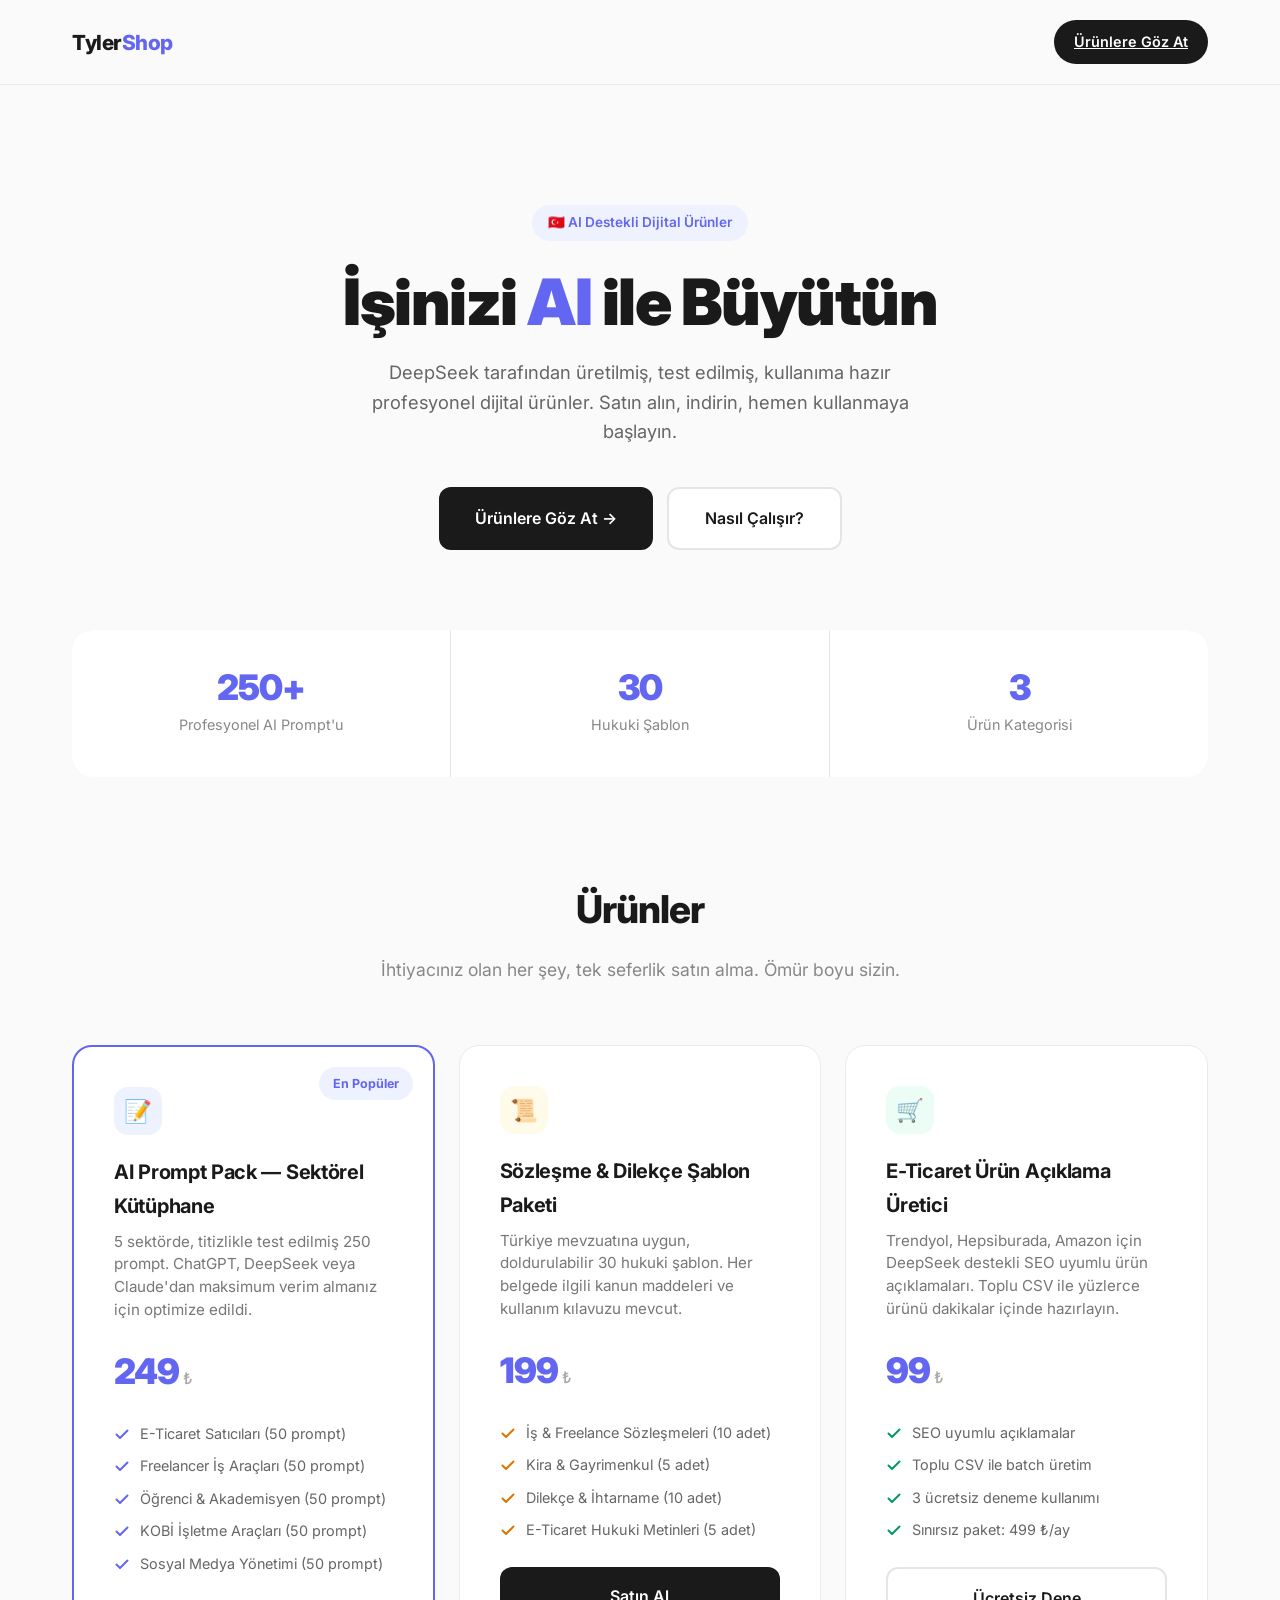
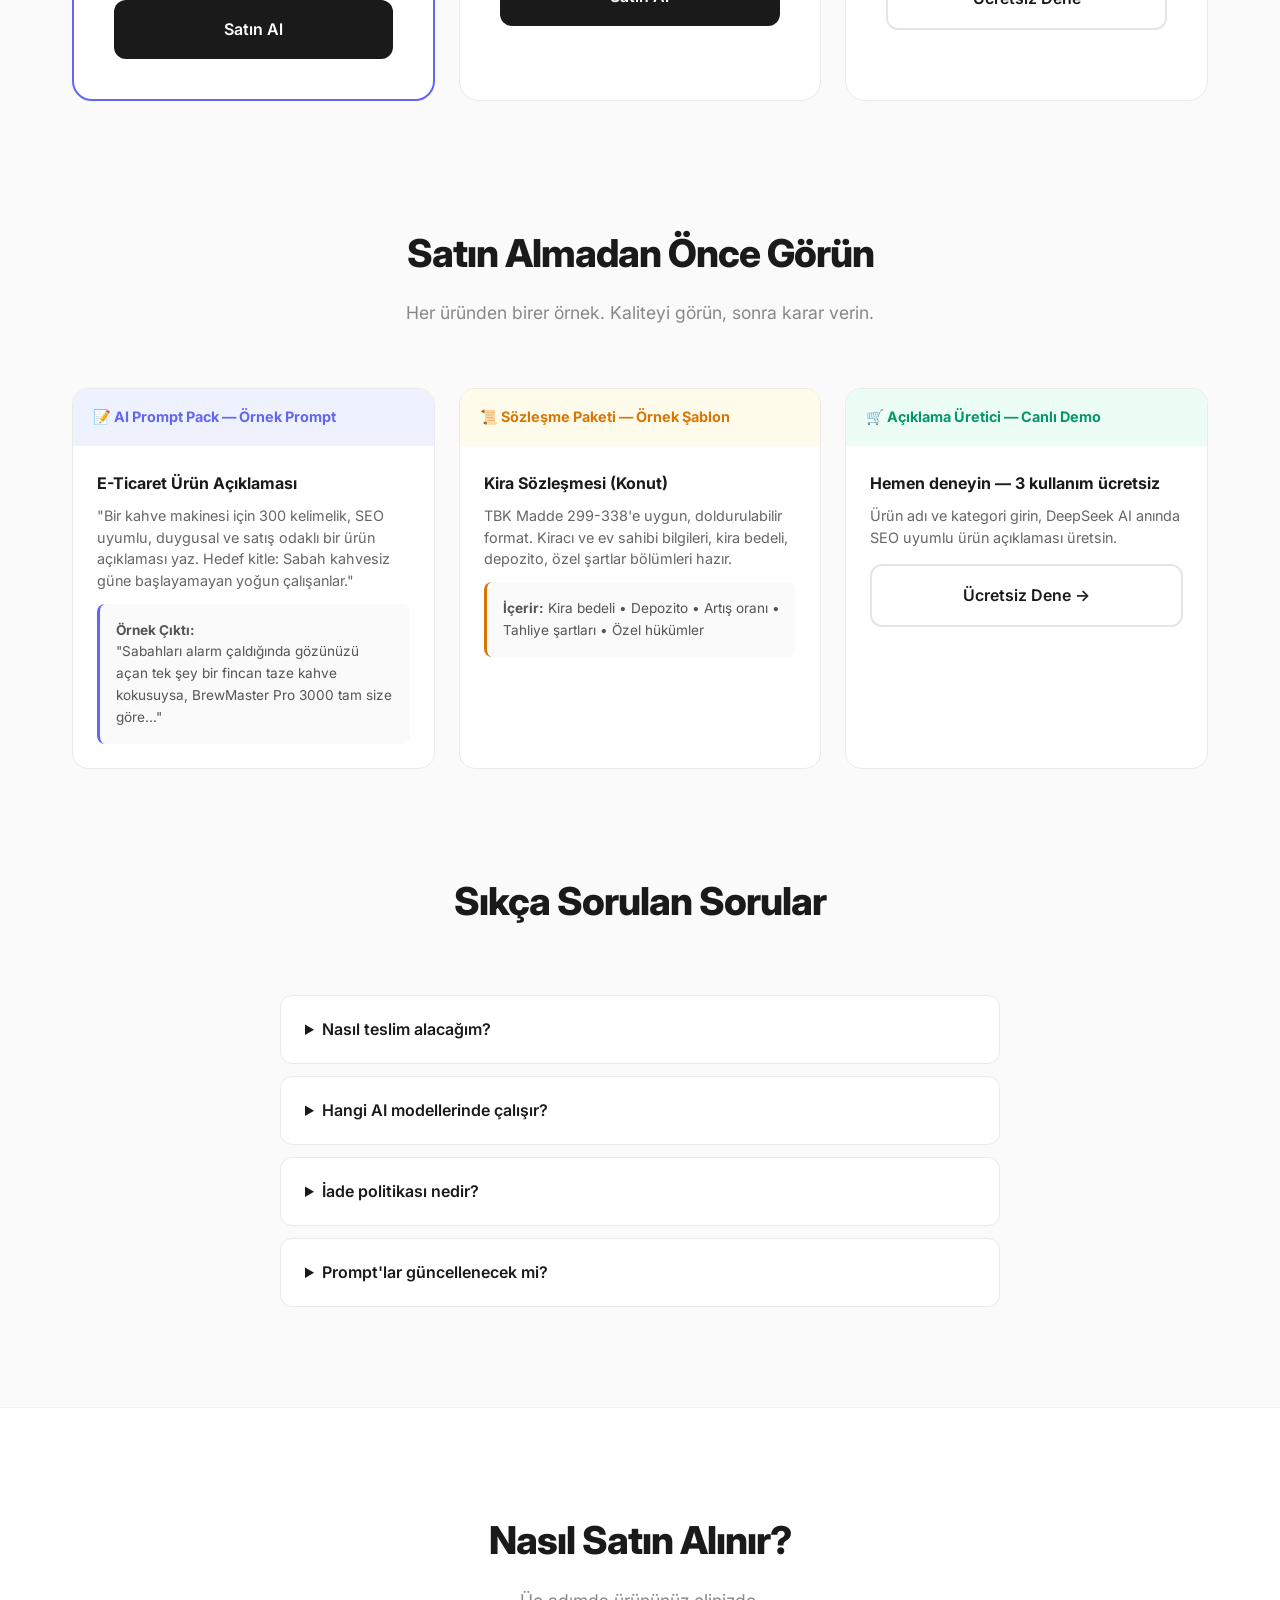
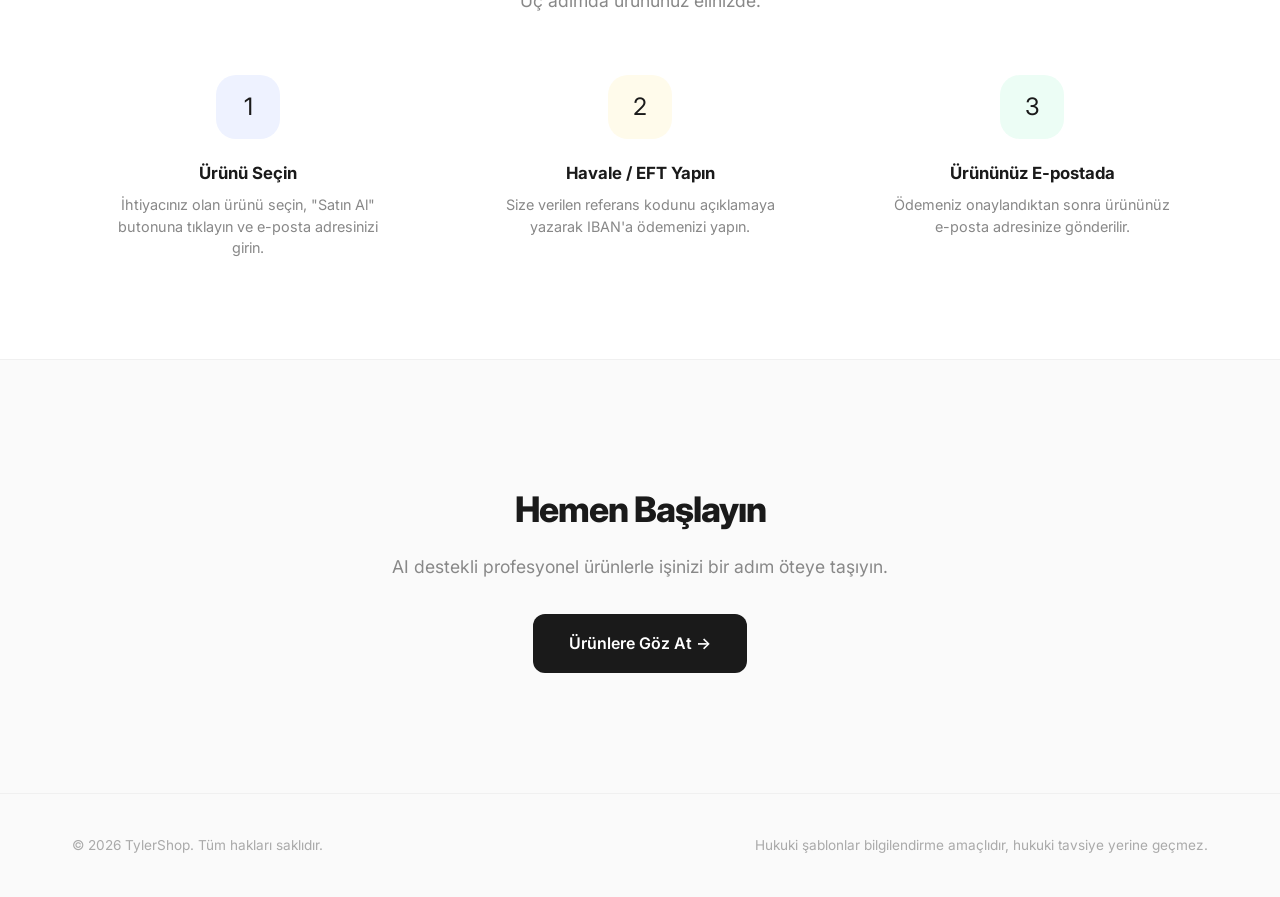
==== commit 2ffbdd64: "✨ Örnek preview + SSS bölümü eklendi" ====
--- a/index.html
+++ b/index.html
@@ -219,6 +219,78 @@
     </div>
   </section>
 
+  <!-- Samples -->
+  <section style="padding:0 0 100px;">
+    <div class="container">
+      <div class="section-head">
+        <h2>Satın Almadan Önce Görün</h2>
+        <p>Her üründen birer örnek. Kaliteyi görün, sonra karar verin.</p>
+      </div>
+      <div style="display:grid;grid-template-columns:repeat(auto-fit,minmax(320px,1fr));gap:24px;">
+        
+        <div style="background:#fff;border:1px solid #eaeaea;border-radius:16px;overflow:hidden;">
+          <div style="padding:16px 20px;background:#eef2ff;font-weight:700;font-size:.9em;color:#6366f1;">📝 AI Prompt Pack — Örnek Prompt</div>
+          <div style="padding:24px;">
+            <p style="font-weight:700;margin-bottom:8px;">E-Ticaret Ürün Açıklaması</p>
+            <p style="font-size:.9em;color:#666;margin-bottom:12px;line-height:1.5;">"Bir kahve makinesi için 300 kelimelik, SEO uyumlu, duygusal ve satış odaklı bir ürün açıklaması yaz. Hedef kitle: Sabah kahvesiz güne başlayamayan yoğun çalışanlar."</p>
+            <div style="background:#fafafa;border-radius:8px;padding:16px;font-size:.85em;color:#555;line-height:1.6;border-left:3px solid #6366f1;">
+              <strong>Örnek Çıktı:</strong><br>
+              "Sabahları alarm çaldığında gözünüzü açan tek şey bir fincan taze kahve kokusuysa, BrewMaster Pro 3000 tam size göre..."
+            </div>
+          </div>
+        </div>
+
+        <div style="background:#fff;border:1px solid #eaeaea;border-radius:16px;overflow:hidden;">
+          <div style="padding:16px 20px;background:#fffbeb;font-weight:700;font-size:.9em;color:#d97706;">📜 Sözleşme Paketi — Örnek Şablon</div>
+          <div style="padding:24px;">
+            <p style="font-weight:700;margin-bottom:8px;">Kira Sözleşmesi (Konut)</p>
+            <p style="font-size:.9em;color:#666;margin-bottom:12px;line-height:1.5;">TBK Madde 299-338'e uygun, doldurulabilir format. Kiracı ve ev sahibi bilgileri, kira bedeli, depozito, özel şartlar bölümleri hazır.</p>
+            <div style="background:#fafafa;border-radius:8px;padding:16px;font-size:.85em;color:#555;line-height:1.6;border-left:3px solid #d97706;">
+              <strong>İçerir:</strong> Kira bedeli • Depozito • Artış oranı • Tahliye şartları • Özel hükümler
+            </div>
+          </div>
+        </div>
+
+        <div style="background:#fff;border:1px solid #eaeaea;border-radius:16px;overflow:hidden;">
+          <div style="padding:16px 20px;background:#ecfdf5;font-weight:700;font-size:.9em;color:#059669;">🛒 Açıklama Üretici — Canlı Demo</div>
+          <div style="padding:24px;">
+            <p style="font-weight:700;margin-bottom:8px;">Hemen deneyin — 3 kullanım ücretsiz</p>
+            <p style="font-size:.9em;color:#666;margin-bottom:16px;line-height:1.5;">Ürün adı ve kategori girin, DeepSeek AI anında SEO uyumlu ürün açıklaması üretsin.</p>
+            <a href="eticaret/index.html" class="btn btn-secondary" style="width:100%;justify-content:center;">Ücretsiz Dene →</a>
+          </div>
+        </div>
+
+      </div>
+    </div>
+  </section>
+
+  <!-- FAQ -->
+  <section style="padding:0 0 100px;">
+    <div class="container">
+      <div class="section-head">
+        <h2>Sıkça Sorulan Sorular</h2>
+      </div>
+      <div style="max-width:720px;margin:0 auto;display:grid;gap:12px;">
+        <details style="background:#fff;border:1px solid #eaeaea;border-radius:12px;padding:20px 24px;cursor:pointer;">
+          <summary style="font-weight:600;font-size:1em;">Nasıl teslim alacağım?</summary>
+          <p style="margin-top:12px;color:#666;font-size:.95em;line-height:1.6;">Ödemeniz onaylandıktan sonra ürün dosyaları e-posta adresinize gönderilir. PDF ve Markdown formatında, tüm cihazlarda kullanılabilir.</p>
+        </details>
+        <details style="background:#fff;border:1px solid #eaeaea;border-radius:12px;padding:20px 24px;cursor:pointer;">
+          <summary style="font-weight:600;font-size:1em;">Hangi AI modellerinde çalışır?</summary>
+          <p style="margin-top:12px;color:#666;font-size:.95em;line-height:1.6;">Prompt'lar ChatGPT, DeepSeek, Claude, Gemini ve diğer büyük dil modellerinde test edilmiştir. Her prompt'un altında önerilen model belirtilmiştir.</p>
+        </details>
+        <details style="background:#fff;border:1px solid #eaeaea;border-radius:12px;padding:20px 24px;cursor:pointer;">
+          <summary style="font-weight:600;font-size:1em;">İade politikası nedir?</summary>
+          <p style="margin-top:12px;color:#666;font-size:.95em;line-height:1.6;">Dijital ürünlerde iade yoktur. Ancak memnun kalmazsanız 7 gün içinde iletişime geçin, size özel çözüm sunalım.</p>
+        </details>
+        <details style="background:#fff;border:1px solid #eaeaea;border-radius:12px;padding:20px 24px;cursor:pointer;">
+          <summary style="font-weight:600;font-size:1em;">Prompt'lar güncellenecek mi?</summary>
+          <p style="margin-top:12px;color:#666;font-size:.95em;line-height:1.6;">Evet. AI modelleri geliştikçe prompt paketleri güncellenir. Satın alan herkes güncellemeleri ücretsiz alır.</p>
+        </details>
+      </div>
+    </div>
+  </section>
+
   <section class="how" id="nasil">
     <div class="container">
       <div class="section-head">
